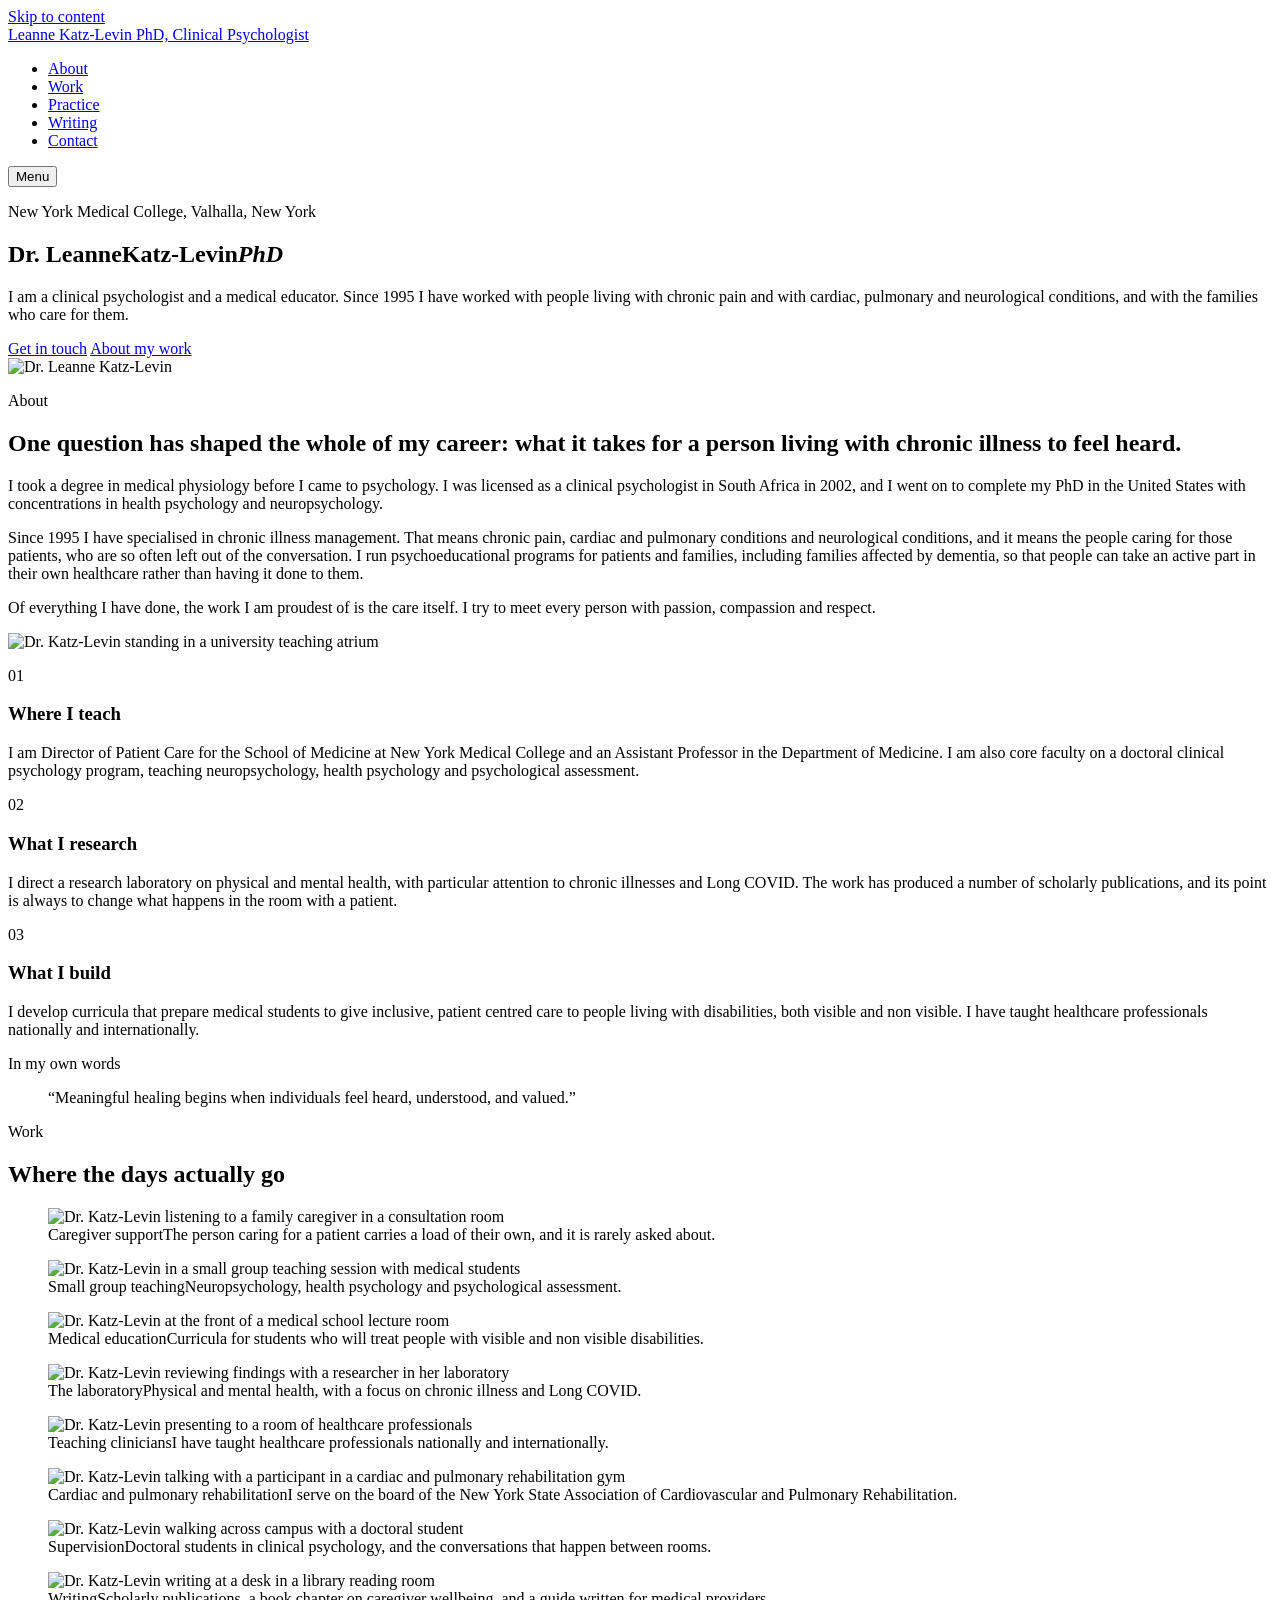
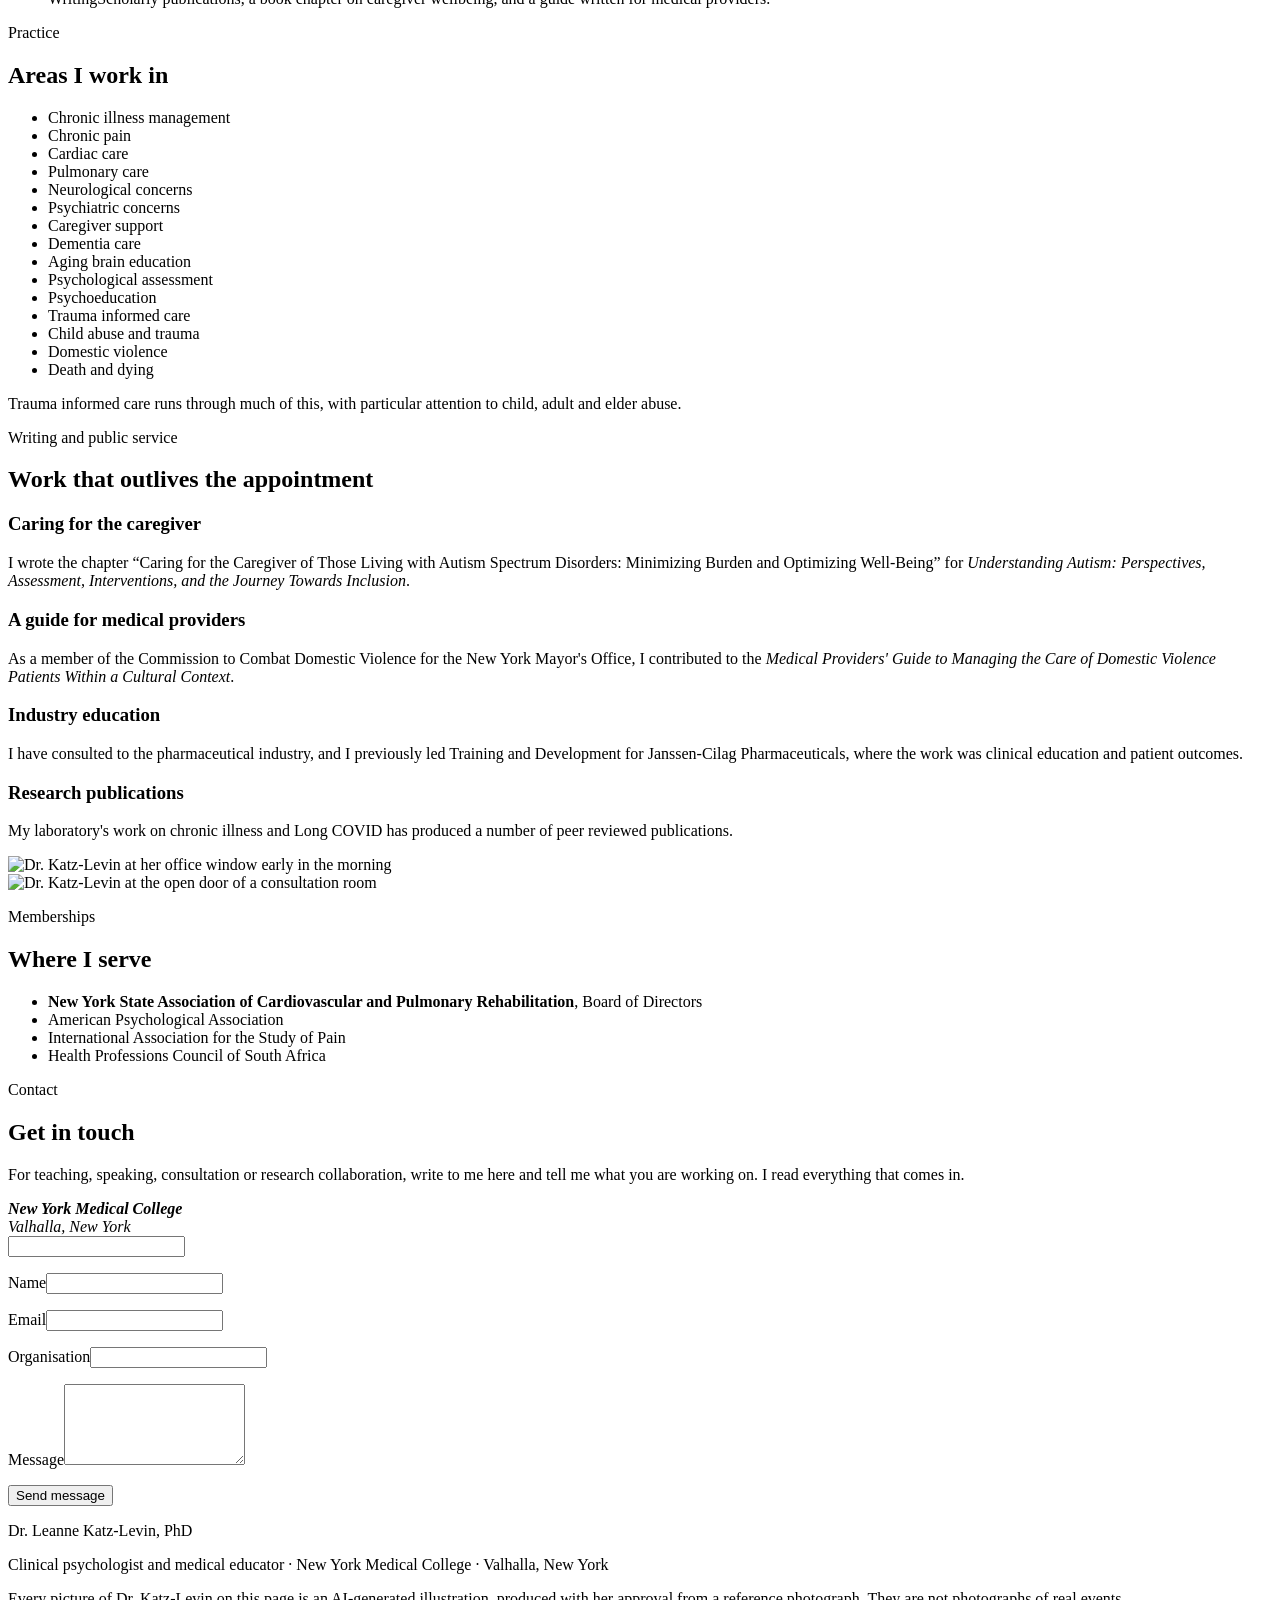
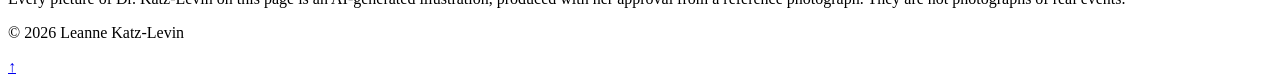
==== index.html @ e0247ced "Add files via upload" ====
<!DOCTYPE html>
<html lang="en">
<head>
<meta charset="utf-8">
<meta content="width=device-width, initial-scale=1, shrink-to-fit=no" name="viewport">
<title>Dr. Leanne Katz-Levin, PhD | Clinical Psychologist and Medical Educator</title>
<!-- STAGING ONLY. When this moves to her own domain: delete the robots meta below and change robots.txt to "Allow: /". -->
<meta name="robots" content="noindex, nofollow">
<meta name="description" content="Dr. Leanne Katz-Levin, PhD, clinical psychologist and medical educator at New York Medical College. Chronic illness management, caregiver support, health psychology, neuropsychology and research into chronic illness and Long COVID.">
<link rel="icon" href="favicon.ico" sizes="any">
<link rel="icon" href="favicon.png" type="image/png">
<link rel="preconnect" href="https://fonts.googleapis.com">
<link rel="preconnect" href="https://fonts.gstatic.com" crossorigin>
<link href="https://fonts.googleapis.com/css2?family=Fraunces:opsz,wght@9..144,500;9..144,600&family=Inter:wght@400;500;600;700&display=swap" rel="stylesheet">
<link href="css/lk.css" rel="stylesheet">
</head>

<body>

<a class="lk-skip" href="#main">Skip to content</a>

<header class="lk-header" id="home">
  <div class="lk-bar">
    <a class="lk-brand" href="#home">
      <span class="lk-brand-name">Leanne Katz-Levin</span>
      <span class="lk-brand-role">PhD, Clinical Psychologist</span>
    </a>
    <nav class="lk-nav" aria-label="Main">
      <ul>
        <li><a class="lk-nav-link" href="#about">About</a></li>
        <li><a class="lk-nav-link" href="#work">Work</a></li>
        <li><a class="lk-nav-link" href="#practice">Practice</a></li>
        <li><a class="lk-nav-link" href="#writing">Writing</a></li>
        <li><a class="lk-nav-link" href="#contact">Contact</a></li>
      </ul>
    </nav>
    <button class="lk-menu-btn" id="lk-menu-btn" type="button" aria-expanded="false" aria-controls="lk-menu">
      <span class="lk-menu-btn-label">Menu</span>
      <span class="lk-menu-bars" aria-hidden="true"><span></span><span></span><span></span></span>
    </button>
  </div>

  <div class="lk-menu" id="lk-menu" hidden>
    <div class="lk-menu-inner">
      <button class="lk-menu-close" id="lk-menu-close" type="button" aria-label="Close menu"><span aria-hidden="true">&times;</span></button>
      <nav aria-label="Menu">
        <ul class="lk-menu-list">
          <li><a class="lk-menu-link" href="#about">About</a></li>
          <li><a class="lk-menu-link" href="#work">Work</a></li>
          <li><a class="lk-menu-link" href="#practice">Practice</a></li>
          <li><a class="lk-menu-link" href="#writing">Writing</a></li>
          <li><a class="lk-menu-link" href="#memberships">Memberships</a></li>
          <li><a class="lk-menu-link" href="#contact">Contact</a></li>
        </ul>
      </nav>
      <p class="lk-menu-foot">New York Medical College<br>Valhalla, New York</p>
    </div>
  </div>
</header>

<main id="main">

<section class="lk-hero" aria-labelledby="lk-hero-h">
  <div class="lk-container lk-hero-grid">
    <div class="lk-hero-text">
      <p class="lk-eyebrow">New York Medical College, Valhalla, New York</p>
      <h1 class="lk-h1" id="lk-hero-h">Dr. Leanne<span>Katz-Levin</span><em>PhD</em></h1>
      <p class="lk-lede">I am a clinical psychologist and a medical educator. Since 1995 I have worked with people living with chronic pain and with cardiac, pulmonary and neurological conditions, and with the families who care for them.</p>
      <div class="lk-hero-actions">
        <a class="lk-btn lk-btn-solid" href="#contact">Get in touch</a>
        <a class="lk-btn lk-btn-ghost" href="#about">About my work</a>
      </div>
    </div>
    <div class="lk-hero-media">
      <img src="img/portrait.jpg" width="1120" height="1400" alt="Dr. Leanne Katz-Levin" fetchpriority="high">
    </div>
  </div>
</section>

<section class="lk-sec" id="about" aria-labelledby="lk-about-h">
  <div class="lk-container">
    <p class="lk-kicker">About</p>
    <h2 class="lk-h2" id="lk-about-h">One question has shaped the whole of my career: what it takes for a person living with chronic illness to feel heard.</h2>
    <div class="lk-prose">
      <p>I took a degree in medical physiology before I came to psychology. I was licensed as a clinical psychologist in South Africa in 2002, and I went on to complete my PhD in the United States with concentrations in health psychology and neuropsychology.</p>
      <p>Since 1995 I have specialised in chronic illness management. That means chronic pain, cardiac and pulmonary conditions and neurological conditions, and it means the people caring for those patients, who are so often left out of the conversation. I run psychoeducational programs for patients and families, including families affected by dementia, so that people can take an active part in their own healthcare rather than having it done to them.</p>
      <p>Of everything I have done, the work I am proudest of is the care itself. I try to meet every person with passion, compassion and respect.</p>
    </div>
  </div>

  <div class="lk-about-media">
    <img src="img/band-atrium.jpg" width="2048" height="900" alt="Dr. Katz-Levin standing in a university teaching atrium" loading="lazy">
  </div>

  <div class="lk-container">
    <div class="lk-cards">
      <article class="lk-card">
        <p class="lk-card-num">01</p>
        <h3 class="lk-card-h">Where I teach</h3>
        <p class="lk-card-t">I am Director of Patient Care for the School of Medicine at New York Medical College and an Assistant Professor in the Department of Medicine. I am also core faculty on a doctoral clinical psychology program, teaching neuropsychology, health psychology and psychological assessment.</p>
      </article>
      <article class="lk-card">
        <p class="lk-card-num">02</p>
        <h3 class="lk-card-h">What I research</h3>
        <p class="lk-card-t">I direct a research laboratory on physical and mental health, with particular attention to chronic illnesses and Long COVID. The work has produced a number of scholarly publications, and its point is always to change what happens in the room with a patient.</p>
      </article>
      <article class="lk-card">
        <p class="lk-card-num">03</p>
        <h3 class="lk-card-h">What I build</h3>
        <p class="lk-card-t">I develop curricula that prepare medical students to give inclusive, patient centred care to people living with disabilities, both visible and non visible. I have taught healthcare professionals nationally and internationally.</p>
      </article>
    </div>
  </div>
</section>

<section class="lk-quote-sec" aria-label="A quotation from Dr. Katz-Levin">
  <div class="lk-container">
    <p class="lk-kicker lk-kicker-light">In my own words</p>
    <blockquote class="lk-quote">
      <p>&ldquo;Meaningful healing begins when individuals feel heard, understood, and valued.&rdquo;</p>
    </blockquote>
  </div>
</section>

<section class="lk-sec" id="work" aria-labelledby="lk-work-h">
  <div class="lk-container">
    <p class="lk-kicker">Work</p>
    <h2 class="lk-h2" id="lk-work-h">Where the days actually go</h2>
    <div class="lk-grid">
      <figure class="lk-tile">
        <img src="img/w-listening.jpg" width="1100" height="900" alt="Dr. Katz-Levin listening to a family caregiver in a consultation room" loading="lazy">
        <figcaption><span class="lk-tile-h">Caregiver support</span><span class="lk-tile-t">The person caring for a patient carries a load of their own, and it is rarely asked about.</span></figcaption>
      </figure>
      <figure class="lk-tile">
        <img src="img/w-teaching.jpg" width="1100" height="900" alt="Dr. Katz-Levin in a small group teaching session with medical students" loading="lazy">
        <figcaption><span class="lk-tile-h">Small group teaching</span><span class="lk-tile-t">Neuropsychology, health psychology and psychological assessment.</span></figcaption>
      </figure>
      <figure class="lk-tile">
        <img src="img/w-lecture.jpg" width="1100" height="900" alt="Dr. Katz-Levin at the front of a medical school lecture room" loading="lazy">
        <figcaption><span class="lk-tile-h">Medical education</span><span class="lk-tile-t">Curricula for students who will treat people with visible and non visible disabilities.</span></figcaption>
      </figure>
      <figure class="lk-tile">
        <img src="img/w-research.jpg" width="1100" height="900" alt="Dr. Katz-Levin reviewing findings with a researcher in her laboratory" loading="lazy">
        <figcaption><span class="lk-tile-h">The laboratory</span><span class="lk-tile-t">Physical and mental health, with a focus on chronic illness and Long COVID.</span></figcaption>
      </figure>
      <figure class="lk-tile">
        <img src="img/w-conference.jpg" width="1100" height="900" alt="Dr. Katz-Levin presenting to a room of healthcare professionals" loading="lazy">
        <figcaption><span class="lk-tile-h">Teaching clinicians</span><span class="lk-tile-t">I have taught healthcare professionals nationally and internationally.</span></figcaption>
      </figure>
      <figure class="lk-tile">
        <img src="img/w-rehab.jpg" width="1100" height="900" alt="Dr. Katz-Levin talking with a participant in a cardiac and pulmonary rehabilitation gym" loading="lazy">
        <figcaption><span class="lk-tile-h">Cardiac and pulmonary rehabilitation</span><span class="lk-tile-t">I serve on the board of the New York State Association of Cardiovascular and Pulmonary Rehabilitation.</span></figcaption>
      </figure>
      <figure class="lk-tile">
        <img src="img/w-campus.jpg" width="1100" height="900" alt="Dr. Katz-Levin walking across campus with a doctoral student" loading="lazy">
        <figcaption><span class="lk-tile-h">Supervision</span><span class="lk-tile-t">Doctoral students in clinical psychology, and the conversations that happen between rooms.</span></figcaption>
      </figure>
      <figure class="lk-tile">
        <img src="img/w-writing.jpg" width="1100" height="900" alt="Dr. Katz-Levin writing at a desk in a library reading room" loading="lazy">
        <figcaption><span class="lk-tile-h">Writing</span><span class="lk-tile-t">Scholarly publications, a book chapter on caregiver wellbeing, and a guide written for medical providers.</span></figcaption>
      </figure>
    </div>
  </div>
</section>

<section class="lk-sec lk-sec-alt" id="practice" aria-labelledby="lk-prac-h">
  <div class="lk-container">
    <p class="lk-kicker">Practice</p>
    <h2 class="lk-h2" id="lk-prac-h">Areas I work in</h2>
    <ul class="lk-caps">
      <li>Chronic illness management</li>
      <li>Chronic pain</li>
      <li>Cardiac care</li>
      <li>Pulmonary care</li>
      <li>Neurological concerns</li>
      <li>Psychiatric concerns</li>
      <li>Caregiver support</li>
      <li>Dementia care</li>
      <li>Aging brain education</li>
      <li>Psychological assessment</li>
      <li>Psychoeducation</li>
      <li>Trauma informed care</li>
      <li>Child abuse and trauma</li>
      <li>Domestic violence</li>
      <li>Death and dying</li>
    </ul>
    <p class="lk-note">Trauma informed care runs through much of this, with particular attention to child, adult and elder abuse.</p>
  </div>
</section>

<section class="lk-sec" id="writing" aria-labelledby="lk-writ-h">
  <div class="lk-container lk-split">
    <div>
      <p class="lk-kicker">Writing and public service</p>
      <h2 class="lk-h2" id="lk-writ-h">Work that outlives the appointment</h2>

      <div class="lk-item">
        <h3 class="lk-item-h">Caring for the caregiver</h3>
        <p class="lk-item-t">I wrote the chapter &ldquo;Caring for the Caregiver of Those Living with Autism Spectrum Disorders: Minimizing Burden and Optimizing Well-Being&rdquo; for <cite>Understanding Autism: Perspectives, Assessment, Interventions, and the Journey Towards Inclusion</cite>.</p>
      </div>

      <div class="lk-item">
        <h3 class="lk-item-h">A guide for medical providers</h3>
        <p class="lk-item-t">As a member of the Commission to Combat Domestic Violence for the New York Mayor's Office, I contributed to the <cite>Medical Providers' Guide to Managing the Care of Domestic Violence Patients Within a Cultural Context</cite>.</p>
      </div>

      <div class="lk-item">
        <h3 class="lk-item-h">Industry education</h3>
        <p class="lk-item-t">I have consulted to the pharmaceutical industry, and I previously led Training and Development for Janssen-Cilag Pharmaceuticals, where the work was clinical education and patient outcomes.</p>
      </div>

      <div class="lk-item">
        <h3 class="lk-item-h">Research publications</h3>
        <p class="lk-item-t">My laboratory's work on chronic illness and Long COVID has produced a number of peer reviewed publications.</p>
      </div>
    </div>
    <div class="lk-split-media">
      <img src="img/office.jpg" width="1000" height="1250" alt="Dr. Katz-Levin at her office window early in the morning" loading="lazy">
    </div>
  </div>
</section>

<div class="lk-band">
  <img src="img/band-room.jpg" width="2048" height="900" alt="Dr. Katz-Levin at the open door of a consultation room" loading="lazy">
</div>

<section class="lk-sec lk-sec-alt" id="memberships" aria-labelledby="lk-mem-h">
  <div class="lk-container">
    <p class="lk-kicker">Memberships</p>
    <h2 class="lk-h2" id="lk-mem-h">Where I serve</h2>
    <ul class="lk-list">
      <li><strong>New York State Association of Cardiovascular and Pulmonary Rehabilitation</strong>, Board of Directors</li>
      <li>American Psychological Association</li>
      <li>International Association for the Study of Pain</li>
      <li>Health Professions Council of South Africa</li>
    </ul>
  </div>
</section>

<section class="lk-contact" id="contact" aria-labelledby="lk-con-h">
  <div class="lk-container lk-con-grid">
    <div>
      <p class="lk-kicker lk-kicker-light">Contact</p>
      <h2 class="lk-h2 lk-h2-light" id="lk-con-h">Get in touch</h2>
      <p class="lk-con-t">For teaching, speaking, consultation or research collaboration, write to me here and tell me what you are working on. I read everything that comes in.</p>
      <address class="lk-address">
        <strong>New York Medical College</strong><br>
        Valhalla, New York
      </address>
    </div>

    <div class="lk-con-form">
      <form action="https://formsubmit.co/lkatzlevine@gmail.com" method="POST">
        <input type="hidden" name="_subject" value="New message from the Dr. Leanne Katz-Levin website">
        <input type="hidden" name="_template" value="table">
        <input type="hidden" name="_captcha" value="true">
        <input type="text" name="_honey" class="lk-hp" tabindex="-1" autocomplete="off" aria-hidden="true">
        <div class="lk-field-row">
          <p class="lk-field"><label for="f-name">Name</label><input id="f-name" name="name" type="text" required autocomplete="name"></p>
          <p class="lk-field"><label for="f-email">Email</label><input id="f-email" name="email" type="email" required autocomplete="email"></p>
        </div>
        <p class="lk-field"><label for="f-org">Organisation</label><input id="f-org" name="organisation" type="text" autocomplete="organization"></p>
        <p class="lk-field"><label for="f-msg">Message</label><textarea id="f-msg" name="message" rows="5" required></textarea></p>
        <button class="lk-btn lk-btn-solid lk-btn-wide" type="submit">Send message</button>
      </form>
    </div>
  </div>
</section>

</main>

<footer class="lk-footer">
  <div class="lk-container">
    <p class="lk-foot-name">Dr. Leanne Katz-Levin, PhD</p>
    <p class="lk-foot-t">Clinical psychologist and medical educator &middot; New York Medical College &middot; Valhalla, New York</p>
    <p class="lk-foot-note">Every picture of Dr. Katz-Levin on this page is an AI-generated illustration, produced with her approval from a reference photograph. They are not photographs of real events.</p>
    <p class="lk-foot-c">&copy; 2026 Leanne Katz-Levin</p>
  </div>
</footer>

<a class="lk-top" href="#home" aria-label="Back to top"><span aria-hidden="true">&uarr;</span></a>

<script src="js/lk.js"></script>
</body>
</html>
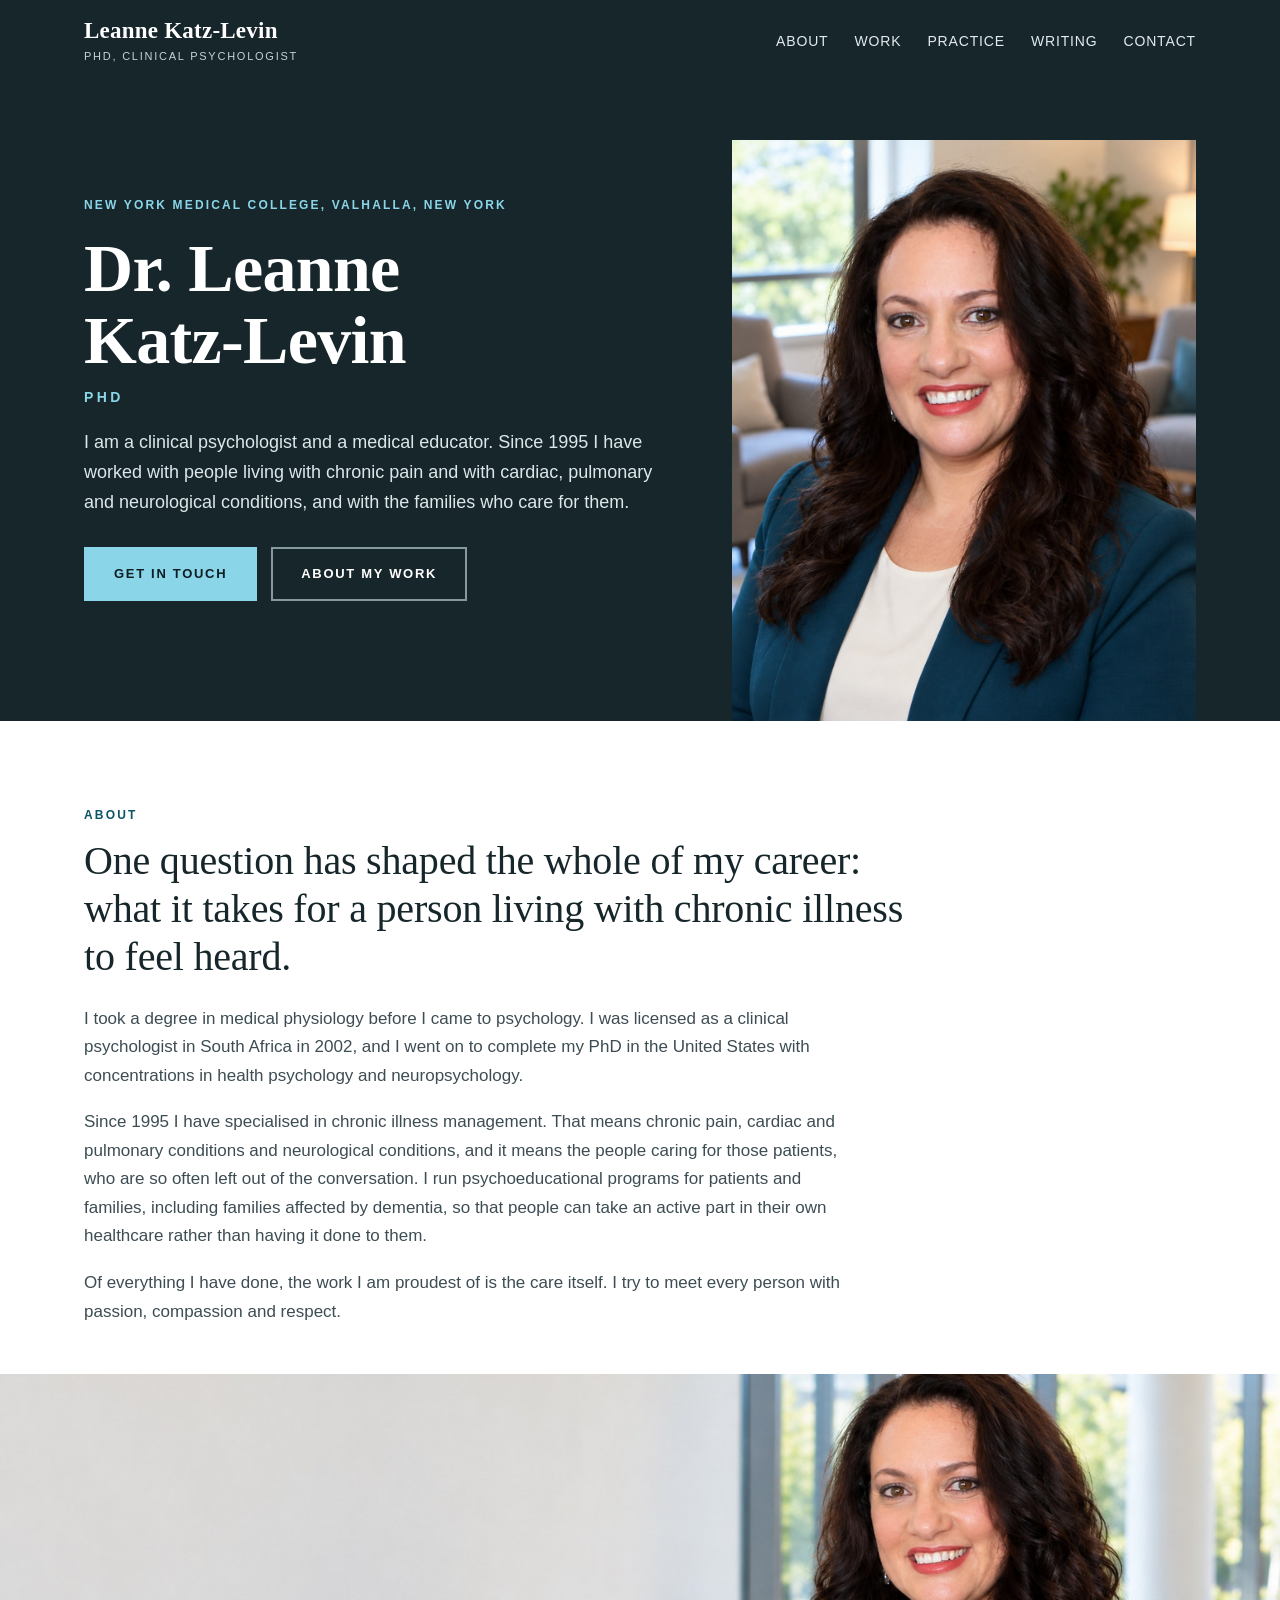
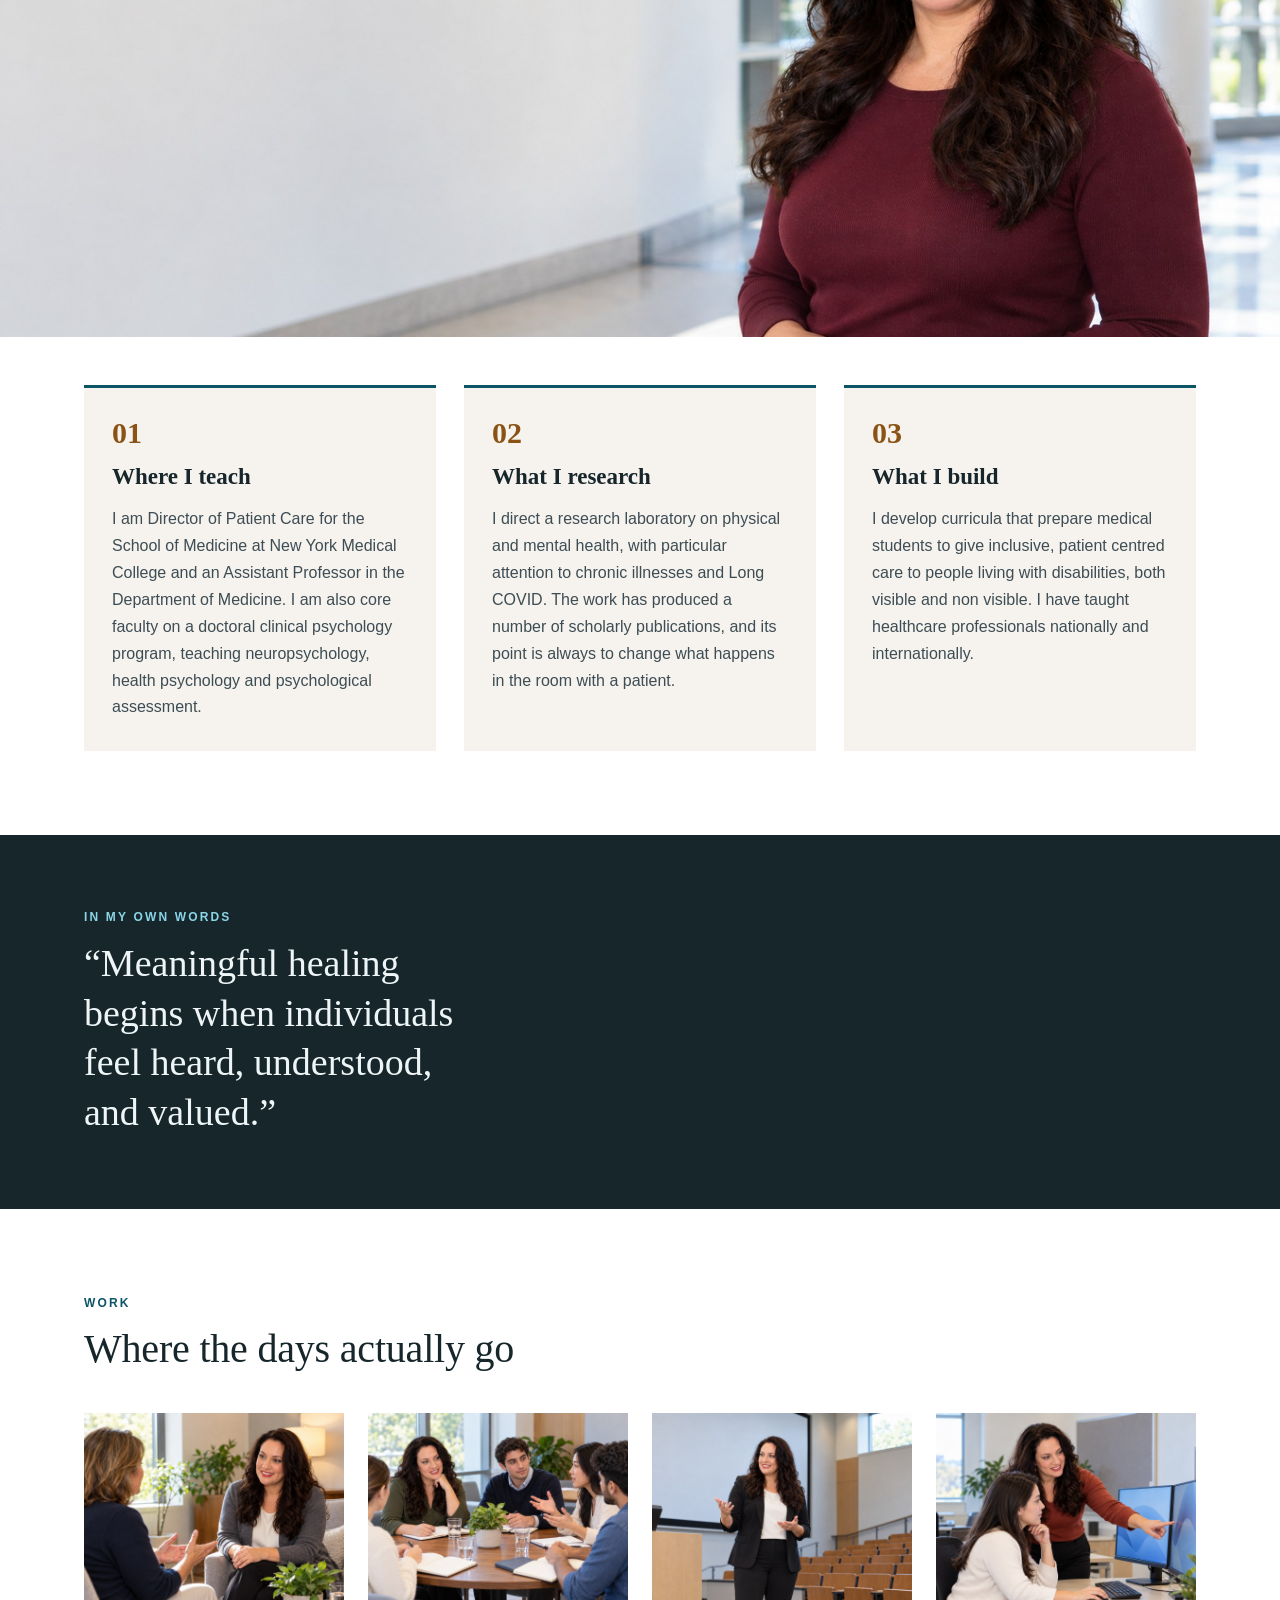
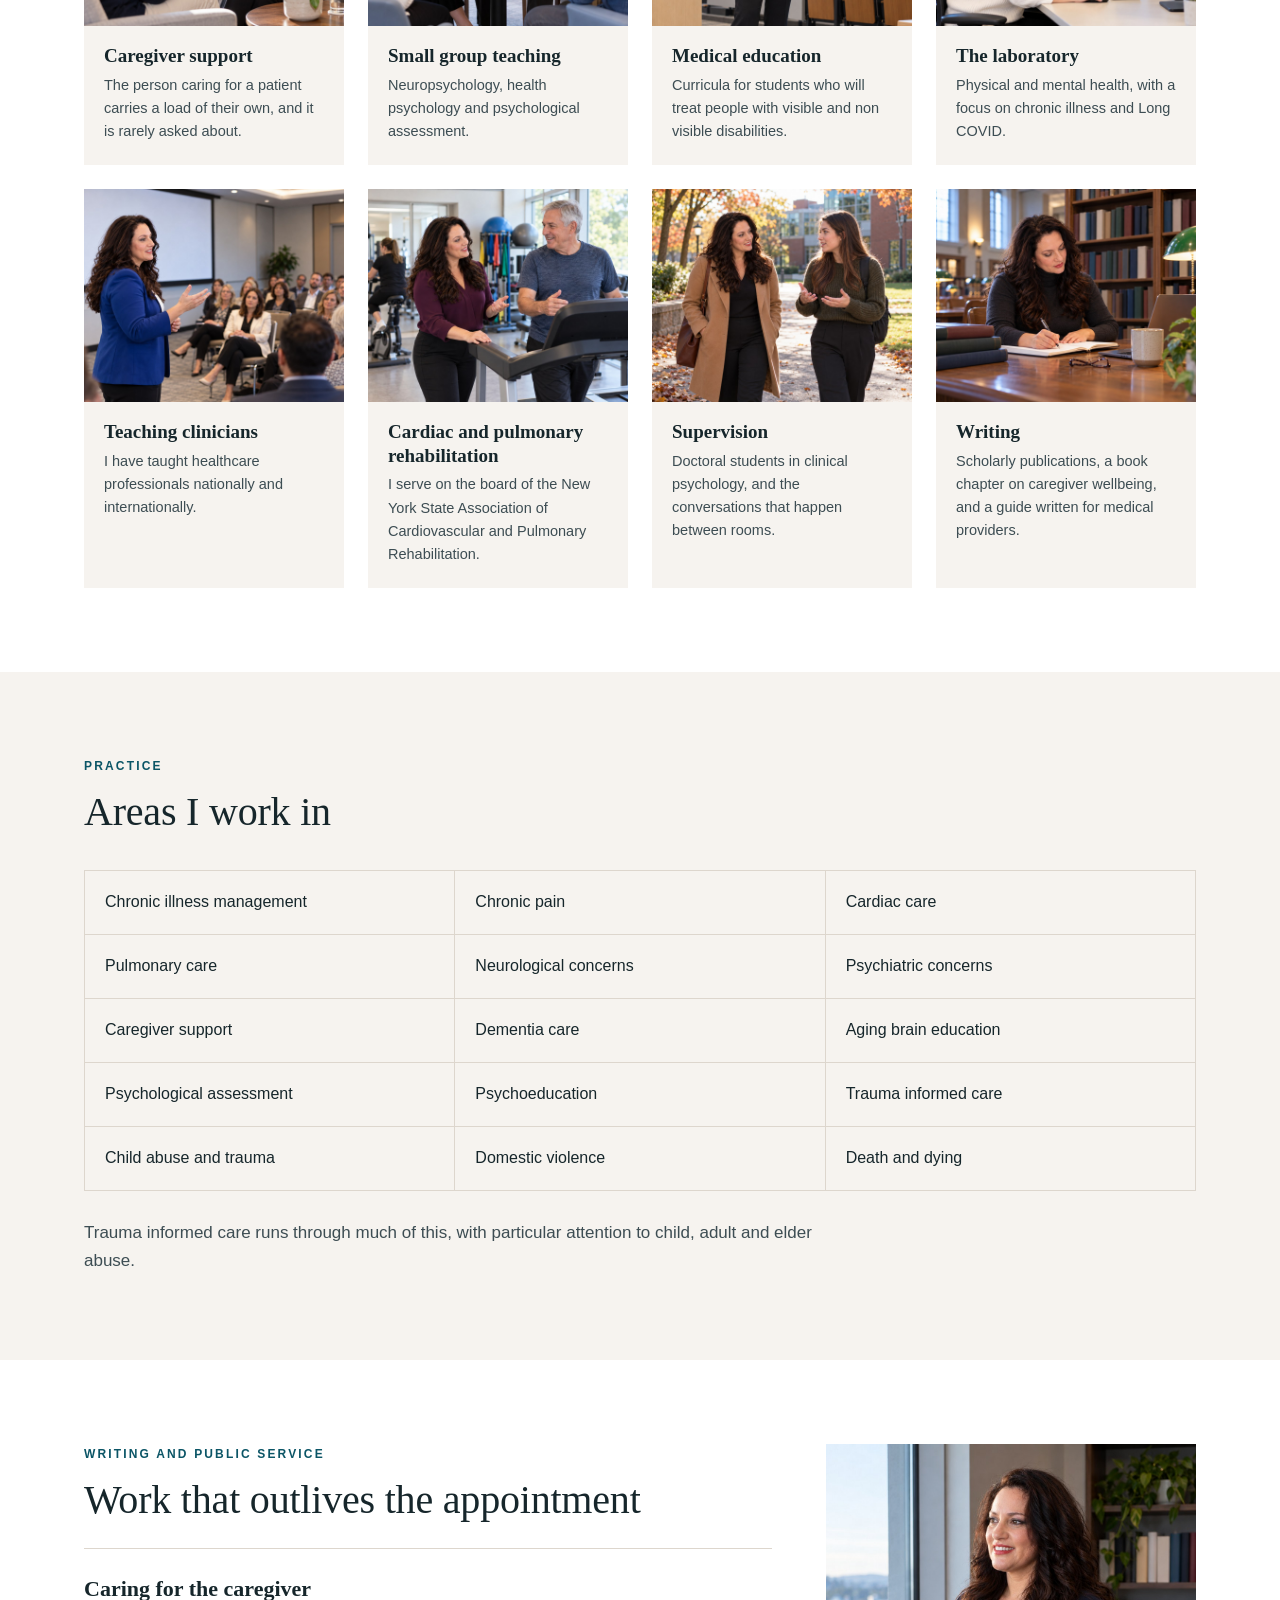
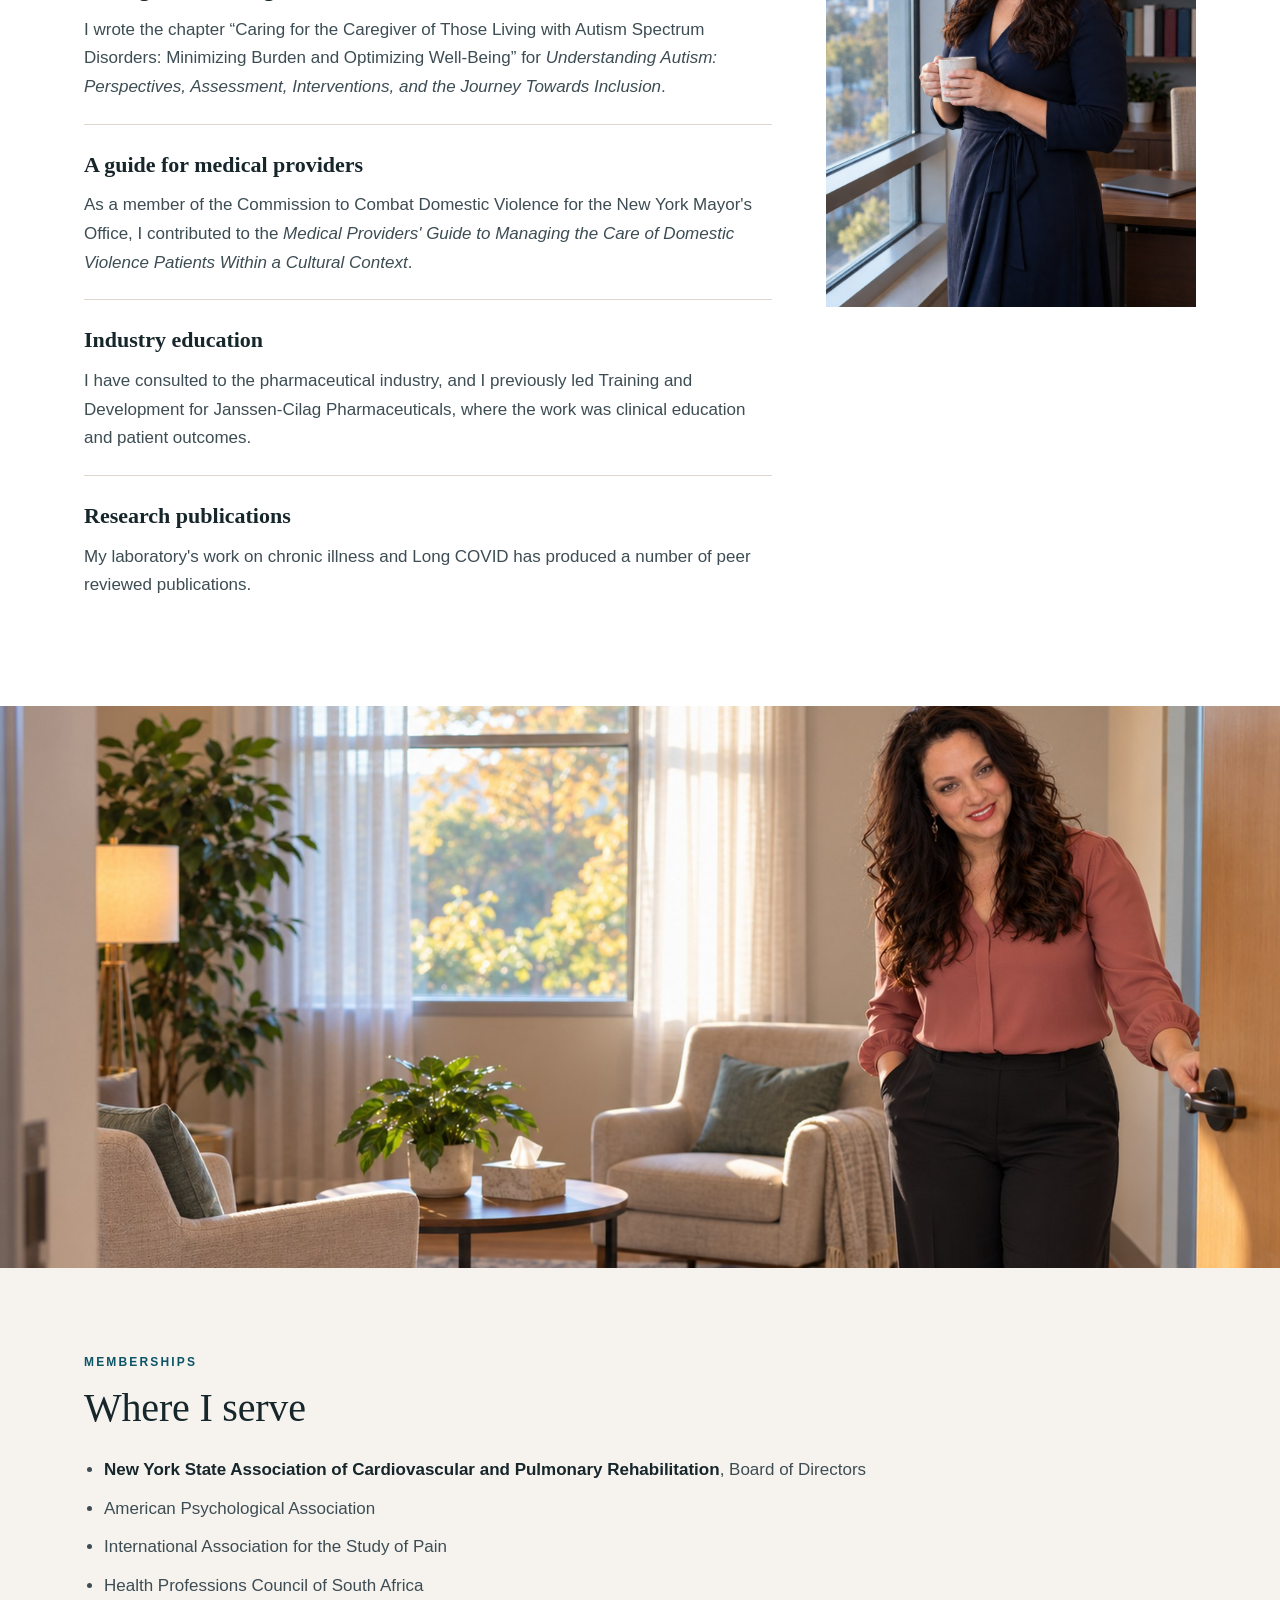
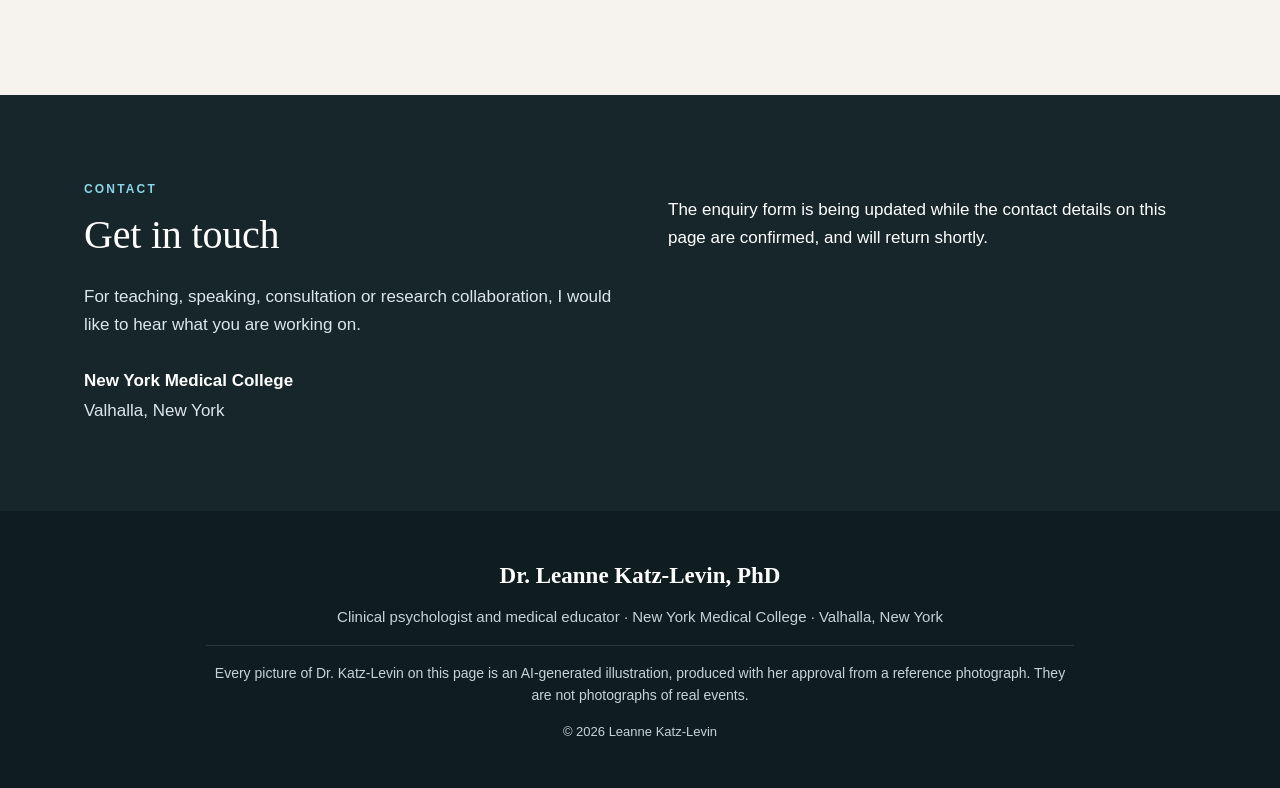
==== commit 7a079431: "Withdraw the enquiry form: its address bounced, so messages were being lost" ====
--- a/index.html
+++ b/index.html
@@ -242,7 +242,7 @@
     <div>
       <p class="lk-kicker lk-kicker-light">Contact</p>
       <h2 class="lk-h2 lk-h2-light" id="lk-con-h">Get in touch</h2>
-      <p class="lk-con-t">For teaching, speaking, consultation or research collaboration, write to me here and tell me what you are working on. I read everything that comes in.</p>
+      <p class="lk-con-t">For teaching, speaking, consultation or research collaboration, I would like to hear what you are working on.</p>
       <address class="lk-address">
         <strong>New York Medical College</strong><br>
         Valhalla, New York
@@ -250,7 +250,14 @@
     </div>
 
     <div class="lk-con-form">
-      <form action="https://formsubmit.co/lkatzlevine@gmail.com" method="POST">
+      <!-- Enquiry form withdrawn 2026-10-06. The address it delivered to,
+           lkatzlevine@gmail.com, hard bounced on 6 October, so every message sent through
+           this form would have been accepted by the page and then silently lost. A form
+           that discards enquiries is worse than no form. Note that the same transposition
+           appears in her name on the client sheet, which reads Levine where she publishes
+           as Katz-Levin, so the address on file may carry the same slip. Do not guess at a
+           corrected spelling. Restore the markup below once a working address is confirmed.
+      <form action="https://formsubmit.co/REPLACE-WITH-WORKING-ADDRESS" method="POST">
         <input type="hidden" name="_subject" value="New message from the Dr. Leanne Katz-Levin website">
         <input type="hidden" name="_template" value="table">
         <input type="hidden" name="_captcha" value="true">
@@ -263,6 +270,8 @@
         <p class="lk-field"><label for="f-msg">Message</label><textarea id="f-msg" name="message" rows="5" required></textarea></p>
         <button class="lk-btn lk-btn-solid lk-btn-wide" type="submit">Send message</button>
       </form>
+      -->
+      <p>The enquiry form is being updated while the contact details on this page are confirmed, and will return shortly.</p>
     </div>
   </div>
 </section>
--- a/css/lk.css
+++ b/css/lk.css
@@ -0,0 +1,255 @@
+/* Dr. Leanne Katz-Levin, PhD. Own prefix lk-, no demo stylesheet loaded.
+   Accent tokens, each measured against the ground it is used on:
+     --lk-ink      #16262b on #ffffff = 13.72:1
+     --lk-body     #3d4d53 on #ffffff =  8.07:1
+     --lk-accent   #0b5566 on #ffffff =  7.68:1   kickers and links on white
+     --lk-accent-l #8ad6e8 on #16262b = 10.11:1   links and kickers on the dark ground
+     --lk-amber    #8a5214 on #f6f3ef =  7.09:1   card numerals on the tinted ground
+*/
+
+:root{
+  --lk-ink:#16262b;
+  --lk-body:#3d4d53;
+  --lk-accent:#0b5566;
+  --lk-accent-l:#8ad6e8;
+  --lk-amber:#8a5214;
+  --lk-white:#ffffff;
+  --lk-tint:#f6f3ef;
+  --lk-rule:#ddd6cd;
+  --lk-dark:#16262b;
+  --lk-dark-2:#0f1c20;
+  --lk-max:1160px;
+  --lk-sans:"Inter",-apple-system,BlinkMacSystemFont,"Segoe UI",Helvetica,Arial,sans-serif;
+  --lk-disp:"Fraunces","Iowan Old Style",Georgia,serif;
+}
+
+*,*::before,*::after{box-sizing:border-box;}
+body{
+  margin:0;background:var(--lk-white);color:var(--lk-body);
+  font-family:var(--lk-sans);font-size:17px;line-height:1.68;
+  -webkit-font-smoothing:antialiased;overflow-x:hidden;
+}
+img{max-width:100%;height:auto;display:block;}
+a{color:var(--lk-accent);}
+a:hover{color:var(--lk-ink);}
+
+.lk-container{max-width:var(--lk-max);margin:0 auto;padding:0 24px;}
+
+.lk-skip{
+  position:absolute;left:-9999px;top:0;z-index:200;
+  background:var(--lk-ink);color:#fff;padding:12px 18px;font-weight:600;text-decoration:none;
+}
+.lk-skip:focus{left:8px;top:8px;color:#fff;}
+
+/* header */
+.lk-header{position:relative;z-index:60;background:var(--lk-ink);}
+.lk-bar{max-width:var(--lk-max);margin:0 auto;padding:18px 24px;display:flex;align-items:center;gap:24px;}
+.lk-brand{margin-right:auto;text-decoration:none;}
+.lk-brand:hover{text-decoration:none;}
+.lk-brand-name{
+  display:block;font-family:var(--lk-disp);font-size:23px;font-weight:600;
+  color:#fff;line-height:1.15;letter-spacing:.01em;
+}
+.lk-brand-role{
+  display:block;font-size:11px;letter-spacing:.16em;text-transform:uppercase;
+  color:#c6d4d8;margin-top:3px;
+}
+.lk-nav ul{list-style:none;margin:0;padding:0;display:flex;gap:26px;}
+.lk-nav-link{
+  color:#e3ebee;text-decoration:none;font-size:14px;font-weight:500;
+  letter-spacing:.06em;text-transform:uppercase;padding:6px 0;display:inline-block;
+}
+.lk-nav-link:hover,.lk-nav-link:focus{color:#fff;text-decoration:none;}
+.lk-nav-link:focus-visible{outline:2px solid var(--lk-accent-l);outline-offset:4px;color:#fff;}
+
+.lk-menu-btn{
+  display:none;align-items:center;gap:10px;background:none;border:1px solid #4a5f66;
+  color:#fff;padding:8px 14px;cursor:pointer;font-family:inherit;
+  font-size:12px;letter-spacing:.14em;text-transform:uppercase;
+}
+.lk-menu-btn:focus-visible{outline:2px solid var(--lk-accent-l);outline-offset:3px;color:#fff;}
+.lk-menu-bars{display:inline-block;width:18px;}
+.lk-menu-bars span{display:block;height:2px;background:#fff;margin:3px 0;}
+
+.lk-menu{position:fixed;inset:0;z-index:120;background:var(--lk-dark-2);padding:80px 24px 40px;overflow-y:auto;}
+.lk-menu[hidden]{display:none;}
+.lk-menu-inner{max-width:520px;margin:0 auto;}
+.lk-menu-close{
+  position:absolute;top:18px;right:20px;background:none;border:0;color:#fff;
+  font-size:34px;line-height:1;cursor:pointer;padding:6px 12px;
+}
+.lk-menu-close:focus-visible{outline:2px solid var(--lk-accent-l);outline-offset:6px;color:#fff;}
+.lk-menu-list{list-style:none;margin:0;padding:0;}
+.lk-menu-list li{border-bottom:1px solid #27383d;}
+.lk-menu-link{
+  display:block;padding:15px 0;color:#f0f5f6;text-decoration:none;
+  font-family:var(--lk-disp);font-size:27px;font-weight:600;
+}
+.lk-menu-link:hover{color:var(--lk-accent-l);text-decoration:none;}
+.lk-menu-link:focus-visible{outline:2px solid var(--lk-accent-l);outline-offset:4px;color:#fff;}
+.lk-menu-foot{margin-top:28px;color:#c6d4d8;font-size:14px;line-height:1.7;}
+
+/* hero */
+.lk-hero{background:var(--lk-ink);color:#fff;}
+.lk-hero-grid{display:grid;grid-template-columns:1fr 0.78fr;gap:52px;align-items:center;padding-top:56px;}
+.lk-hero-text{padding-bottom:64px;}
+.lk-eyebrow{margin:0 0 16px;font-size:12px;letter-spacing:.18em;text-transform:uppercase;color:var(--lk-accent-l);font-weight:600;}
+.lk-h1{
+  font-family:var(--lk-disp);font-weight:600;color:#fff;
+  font-size:clamp(40px,5.6vw,68px);line-height:1.06;margin:0 0 22px;letter-spacing:-.01em;
+}
+.lk-h1 span{display:block;}
+.lk-h1 em{
+  display:block;font-style:normal;font-family:var(--lk-sans);font-weight:600;
+  font-size:14px;letter-spacing:.24em;text-transform:uppercase;color:var(--lk-accent-l);margin-top:14px;
+}
+.lk-lede{color:#dde7ea;font-size:18px;margin:0 0 30px;max-width:36em;}
+.lk-hero-actions{display:flex;flex-wrap:wrap;gap:14px;}
+
+/* buttons */
+.lk-btn{
+  display:inline-block;padding:14px 28px;text-decoration:none;cursor:pointer;
+  font-family:inherit;font-size:13px;letter-spacing:.13em;text-transform:uppercase;
+  font-weight:600;border:2px solid transparent;
+}
+.lk-btn-solid{background:var(--lk-accent-l);color:#0d1f24;border-color:var(--lk-accent-l);}
+.lk-btn-solid:hover{background:#a9e3f1;color:#0d1f24;text-decoration:none;}
+.lk-btn-solid:focus-visible{outline:2px solid #ffffff;outline-offset:3px;color:#0d1f24;}
+.lk-btn-ghost{color:#ffffff;border-color:#86999f;background:transparent;}
+.lk-btn-ghost:hover{border-color:#ffffff;color:#ffffff;text-decoration:none;}
+.lk-btn-ghost:focus-visible{outline:2px solid var(--lk-accent-l);outline-offset:3px;color:#ffffff;}
+.lk-btn-wide{width:100%;text-align:center;}
+
+/* sections */
+.lk-sec{padding:84px 0;background:var(--lk-white);}
+.lk-sec-alt{background:var(--lk-tint);}
+.lk-kicker{margin:0 0 12px;font-size:12px;letter-spacing:.18em;text-transform:uppercase;font-weight:700;color:var(--lk-accent);}
+.lk-kicker-light{color:var(--lk-accent-l);}
+.lk-h2{
+  font-family:var(--lk-disp);font-weight:500;color:var(--lk-ink);
+  font-size:clamp(27px,3.2vw,40px);line-height:1.2;margin:0 0 24px;max-width:21em;letter-spacing:-.005em;
+}
+.lk-h2-light{color:#ffffff;}
+.lk-prose{max-width:46em;}
+.lk-prose p{margin:0 0 18px;}
+.lk-note{margin:28px 0 0;color:var(--lk-body);max-width:46em;}
+
+.lk-about-media{margin:48px 0;}
+.lk-about-media img{width:100%;}
+.lk-band img{width:100%;}
+
+.lk-cards{display:grid;grid-template-columns:repeat(3,1fr);gap:28px;}
+.lk-card{background:var(--lk-tint);padding:30px 28px;border-top:3px solid var(--lk-accent);}
+.lk-card-num{margin:0 0 10px;font-family:var(--lk-disp);font-size:30px;font-weight:600;color:var(--lk-amber);line-height:1;}
+.lk-card-h{font-family:var(--lk-disp);font-size:23px;font-weight:600;color:var(--lk-ink);margin:0 0 10px;}
+.lk-card-t{margin:0;color:var(--lk-body);font-size:16px;}
+
+/* quote */
+.lk-quote-sec{background:var(--lk-dark);color:#fff;padding:72px 0;}
+.lk-quote{margin:0;max-width:24em;}
+.lk-quote p{
+  margin:0;color:#eef5f7;font-family:var(--lk-disp);font-weight:500;
+  font-size:clamp(24px,3.2vw,38px);line-height:1.3;
+}
+
+/* work grid */
+.lk-grid{display:grid;grid-template-columns:repeat(4,1fr);gap:24px;margin-top:40px;}
+.lk-tile{margin:0;background:var(--lk-tint);}
+.lk-tile img{width:100%;}
+.lk-tile figcaption{padding:18px 20px 22px;display:block;}
+.lk-tile-h{display:block;font-family:var(--lk-disp);font-size:19px;font-weight:600;color:var(--lk-ink);margin-bottom:6px;line-height:1.25;}
+.lk-tile-t{display:block;color:var(--lk-body);font-size:14.5px;line-height:1.6;}
+
+/* practice list */
+.lk-caps{
+  list-style:none;margin:34px 0 0;padding:0;
+  display:grid;grid-template-columns:repeat(3,1fr);gap:1px;
+  background:var(--lk-rule);border:1px solid var(--lk-rule);
+}
+.lk-caps li{background:var(--lk-tint);padding:18px 20px;color:var(--lk-ink);font-size:16px;font-weight:500;}
+
+/* writing */
+.lk-split{display:grid;grid-template-columns:1.3fr 0.7fr;gap:54px;align-items:start;}
+.lk-split-media img{width:100%;}
+.lk-item{padding:22px 0;border-top:1px solid var(--lk-rule);}
+.lk-item-h{font-family:var(--lk-disp);font-size:22px;font-weight:600;color:var(--lk-ink);margin:0 0 8px;}
+.lk-item-t{margin:0;color:var(--lk-body);}
+.lk-item-t cite{font-style:italic;}
+
+.lk-list{margin:0;padding-left:20px;color:var(--lk-body);}
+.lk-list li{margin-bottom:10px;}
+.lk-list strong{color:var(--lk-ink);}
+
+/* contact */
+.lk-contact{background:var(--lk-dark);color:#fff;padding:84px 0;}
+.lk-con-grid{display:grid;grid-template-columns:1fr 1fr;gap:56px;align-items:start;}
+.lk-con-t{color:#dde7ea;margin:0 0 26px;max-width:32em;}
+.lk-address{font-style:normal;color:#dde7ea;line-height:1.8;}
+.lk-address strong{color:#ffffff;}
+
+.lk-con-form label{
+  display:block;font-size:12px;letter-spacing:.14em;text-transform:uppercase;
+  color:#c6d4d8;margin-bottom:7px;font-weight:600;
+}
+.lk-field{margin:0 0 18px;}
+.lk-field-row{display:grid;grid-template-columns:1fr 1fr;gap:18px;}
+.lk-con-form input[type=text],
+.lk-con-form input[type=email],
+.lk-con-form textarea{
+  width:100%;background:#0d1c21;border:1px solid #4a5f66;color:#ffffff;
+  padding:12px 14px;font-family:inherit;font-size:16px;border-radius:0;
+}
+.lk-con-form input:focus,.lk-con-form textarea:focus{
+  outline:2px solid var(--lk-accent-l);outline-offset:1px;border-color:var(--lk-accent-l);color:#ffffff;
+}
+.lk-con-form textarea{resize:vertical;}
+.lk-hp{position:absolute!important;left:-9999px!important;width:1px!important;height:1px!important;opacity:0;}
+
+/* footer */
+.lk-footer{background:var(--lk-dark-2);color:#c6d4d8;padding:46px 0;text-align:center;}
+.lk-foot-name{margin:0 0 8px;font-family:var(--lk-disp);font-size:23px;font-weight:600;color:#ffffff;}
+.lk-foot-t{margin:0 0 16px;font-size:15px;color:#c6d4d8;}
+.lk-foot-note{
+  margin:0 auto 14px;max-width:62em;font-size:14px;line-height:1.6;color:#c6d4d8;
+  padding-top:16px;border-top:1px solid #27383d;
+}
+.lk-foot-c{margin:0;font-size:13px;color:#c6d4d8;}
+
+/* back to top */
+.lk-top{
+  position:fixed;right:20px;bottom:20px;z-index:90;width:46px;height:46px;
+  display:none;align-items:center;justify-content:center;
+  background:var(--lk-ink);color:#ffffff;text-decoration:none;font-size:20px;
+}
+.lk-top.is-on{display:flex;}
+.lk-top:hover{background:var(--lk-accent);color:#ffffff;text-decoration:none;}
+.lk-top:focus-visible{outline:2px solid var(--lk-accent-l);outline-offset:3px;color:#ffffff;}
+
+/* responsive */
+@media (max-width:1100px){
+  .lk-grid{grid-template-columns:repeat(2,1fr);}
+}
+@media (max-width:1024px){
+  .lk-cards{grid-template-columns:1fr;}
+  .lk-caps{grid-template-columns:repeat(2,1fr);}
+  .lk-split,.lk-con-grid{grid-template-columns:1fr;gap:38px;}
+  .lk-split-media{max-width:440px;}
+}
+@media (max-width:860px){
+  .lk-nav{display:none;}
+  .lk-menu-btn{display:inline-flex;}
+  .lk-hero-grid{grid-template-columns:1fr;gap:0;padding-top:40px;}
+  .lk-hero-text{padding-bottom:38px;}
+}
+@media (max-width:640px){
+  body{font-size:16px;}
+  .lk-sec,.lk-quote-sec,.lk-contact{padding:56px 0;}
+  .lk-grid,.lk-caps{grid-template-columns:1fr;}
+  .lk-field-row{grid-template-columns:1fr;}
+  .lk-about-media{margin:34px 0;}
+  .lk-hero-actions .lk-btn{flex:1 1 100%;text-align:center;}
+}
+
+@media (prefers-reduced-motion:reduce){
+  *{animation:none!important;transition:none!important;scroll-behavior:auto!important;}
+}
